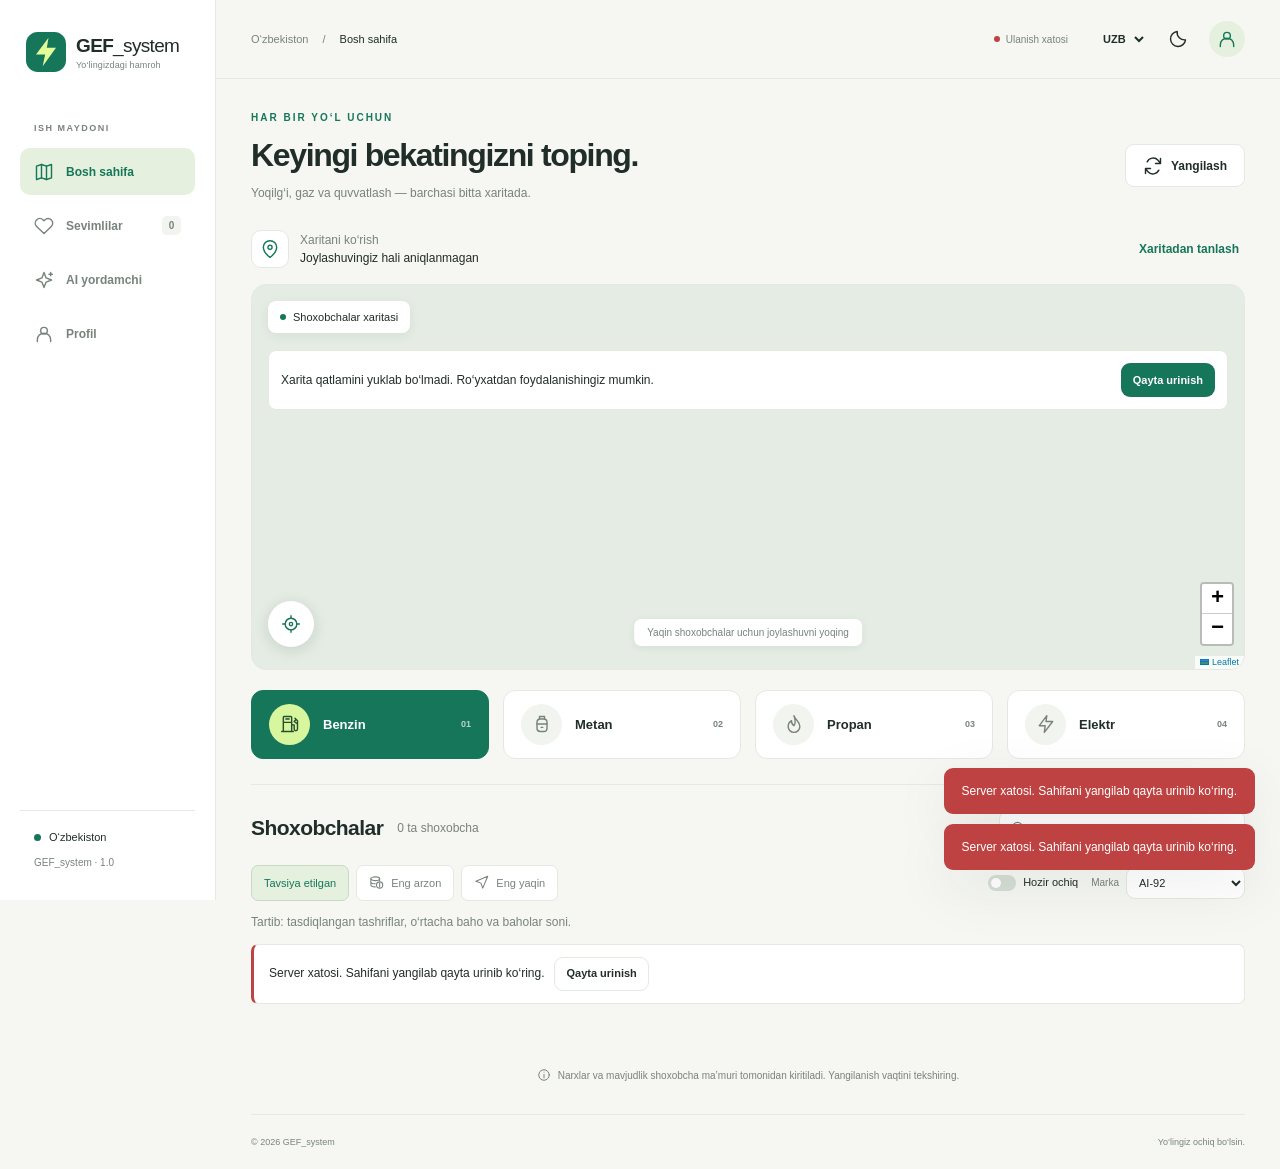
==== static/index.html @ f9db018a "we-project" ====
<!doctype html>
<html lang="uz" data-theme="light">
<head>
<meta charset="utf-8"><meta name="viewport" content="width=device-width, initial-scale=1, viewport-fit=cover">
<meta name="theme-color" content="#f6f7f3"><meta name="description" content="GEF_system — O‘zbekistondagi yoqilg‘i va quvvatlash shoxobchalarini toping.">
<title>GEF_system · Find your next stop</title>
<link rel="icon" href="/static/logo.svg" type="image/svg+xml">
<link rel="stylesheet" href="/static/vendor/leaflet/leaflet.css">
<link rel="stylesheet" href="/static/styles.css">
<script async src="https://telegram.org/js/telegram-web-app.js"></script>
<script defer src="/static/vendor/leaflet/leaflet.js"></script>
<script type="module" src="/static/js/app.js"></script>
</head>
<body>
<a class="skip-link" href="#main" data-i18n="skip">Asosiy qismga o‘tish</a>
<div id="splash" class="splash" role="status"><img src="/static/logo.svg" width="60" height="60" alt=""><strong>GEF_system</strong><span class="loader"></span><span data-i18n="loading">Yuklanmoqda…</span></div>
<aside class="sidebar">
<a class="brand" href="/" aria-label="GEF_system"><img src="/static/logo.svg" width="40" height="40" alt=""><span>GEF<span class="brand-light">_system</span><small data-i18n="brandTag">Yo‘lingizdagi hamroh</small></span></a>
<div class="nav-caption" data-i18n="workspace">ISH MAYDONI</div>
<nav id="navigation" class="navigation" data-aria="mainNavigation">
<a href="/" data-page="home"><span data-icon="map"></span><span data-i18n="home">Bosh sahifa</span></a>
<a href="/favorites" data-page="favorites"><span data-icon="heart"></span><span data-i18n="favorites">Sevimlilar</span><span id="favorite-count" class="nav-count">0</span></a>
<a href="/assistant" data-page="assistant"><span data-icon="spark"></span><span data-i18n="assistant">AI yordamchi</span></a>
<a href="/profile" data-page="profile"><span data-icon="user"></span><span data-i18n="profile">Profil</span></a>
</nav>
<div class="sidebar-foot"><div class="country-dot"></div><span data-i18n="country">O‘zbekiston</span><small>GEF_system · 1.0</small></div>
</aside>
<div class="workspace">
<header class="topbar"><div class="mobile-brand"><img src="/static/logo.svg" width="32" height="32" alt=""><b>GEF_system</b></div><div class="breadcrumb"><span data-i18n="country">O‘zbekiston</span><span>/</span><strong id="crumb" data-i18n="home">Bosh sahifa</strong></div>
<div class="top-actions"><span id="connection" class="connection"><i></i><span data-i18n="connecting">Ulanmoqda</span></span><label class="sr-only" for="language" data-i18n="language">Til</label><select id="language" class="language" data-aria="language"><option value="uz">UZB</option><option value="ru">RU</option><option value="en">ENG</option></select><button id="theme-toggle" class="icon-button" data-aria="toggleTheme"><span data-icon="moon"></span></button><a id="admin-link" class="button small secondary" href="/admin" hidden data-i18n="admin">Admin panel</a><button id="account-button" class="avatar-button" data-aria="profile"><span data-icon="user"></span></button></div></header>
<main id="main" tabindex="-1">
<div id="offline" class="notice danger" hidden data-i18n="offline">Internet aloqasi yo‘q.</div>
<section id="page-home" class="page">
<div class="page-heading"><div><p class="eyebrow" data-i18n="journey">HAR BIR YO‘L UCHUN</p><h1 data-i18n="homeTitle">Keyingi bekatingizni toping.</h1><p class="muted" data-i18n="homeSubtitle">Yoqilg‘i, gaz va quvvatlash — barchasi bitta xaritada.</p></div><button id="refresh-stations" class="button secondary"><span data-icon="refresh"></span><span data-i18n="refresh">Yangilash</span></button></div>
<div class="location-line"><span class="location-pin" data-icon="pin"></span><div><span class="tiny muted" id="origin-label" data-i18n="browseOrigin">Xaritani ko‘rish</span><strong id="address" data-i18n="originUnknown">Joylashuvingiz hali aniqlanmagan</strong></div><button id="manual-origin" class="text-button" data-i18n="chooseOrigin">Xaritadan tanlash</button></div>
<div class="map-shell"><div id="map" role="region" data-aria="map"></div><div class="map-badge"><i></i><span data-i18n="stationMap">Shoxobchalar xaritasi</span></div><div id="map-error" class="map-error" role="status" hidden><span id="map-error-text" data-i18n="tileError">Xarita qatlamini yuklab bo‘lmadi.</span><button id="retry-map" class="button small" data-i18n="retry">Qayta urinish</button></div><div class="map-actions"><button id="locate" class="location-button" data-aria="locate"><span data-icon="locate"></span></button><button id="follow" class="button small" hidden><span data-icon="locate"></span><span data-i18n="follow">Markazga</span></button></div><div id="location-hint" class="map-hint" data-i18n="mapHint">Yaqin shoxobchalar uchun joylashuvni yoqing</div></div>
<div id="location-status" class="notice" role="status" hidden></div>
<div id="route-panel" class="route-panel" hidden></div>
<div id="categories" class="categories"><button data-category="fuel" class="category selected"><span class="category-circle" data-icon="fuel"></span><span data-i18n="fuel">Benzin</span><small>01</small></button><button data-category="metan" class="category"><span class="category-circle" data-icon="gas"></span><span data-i18n="metan">Metan</span><small>02</small></button><button data-category="propan" class="category"><span class="category-circle" data-icon="flame"></span><span data-i18n="propan">Propan</span><small>03</small></button><button data-category="elektr" class="category"><span class="category-circle" data-icon="bolt"></span><span data-i18n="elektr">Elektr</span><small>04</small></button></div>
<div class="list-heading"><div><h2 data-i18n="stationsTitle">Shoxobchalar</h2><span id="result-count" class="muted tiny" aria-live="polite"></span></div><div class="search-box"><span data-icon="search"></span><label class="sr-only" for="station-search" data-i18n="search">Qidirish</label><input id="station-search" type="search" data-placeholder="searchPlaceholder" autocomplete="off"></div></div>
<div class="filter-bar"><div class="sort-buttons"><button data-sort="default" class="filter selected" data-i18n="recommended">Tavsiya etilgan</button><button data-sort="cheapest" class="filter"><span data-icon="coins"></span><span data-i18n="cheapest">Eng arzon</span></button><button data-sort="nearest" class="filter"><span data-icon="near"></span><span data-i18n="nearest">Eng yaqin</span></button></div><div class="filter-extra"><label class="switch-label"><input id="open-now" type="checkbox"><span class="switch"></span><span data-i18n="openNow">Hozir ochiq</span></label><label id="grade-label" class="select-label"><span data-i18n="grade">Marka</span><select id="grade"><option value="" data-i18n="allGrades">Barcha markalar</option><option>AI-80</option><option>AI-90</option><option>AI-91</option><option selected>AI-92</option><option>AI-95</option><option>AI-98</option></select></label><label id="unit-label" class="select-label" hidden><span data-i18n="unit">Birlik</span><select id="billing-unit"><option value="kwh">kWh</option><option value="minute" data-i18n="perMinute">Daqiqa</option><option value="session" data-i18n="perSession">Seans</option></select></label><label id="pressure-label" class="select-label" hidden><span data-i18n="pressure">Bosim</span><select id="pressure-unit"><option>bar</option><option>MPa</option></select></label></div></div>
<p id="comparison-note" class="tiny muted"></p>
<div id="station-state" role="status"></div><div id="station-grid" class="station-grid"></div><div class="pagination" id="pagination"></div>
<p class="data-note"><span data-icon="info"></span><span data-i18n="dataNote">Narxlar va mavjudlik shoxobcha ma’muri tomonidan kiritiladi. Yangilanish vaqtini tekshiring.</span></p>
</section>
<section id="page-favorites" class="page" hidden><div class="page-heading"><div><p class="eyebrow" data-i18n="yourStops">SIZNING BEKATLARINGIZ</p><h1 data-i18n="favorites">Sevimlilar</h1><p class="muted" id="favorite-note"></p></div></div><div id="favorites-content"></div></section>
<section id="page-assistant" class="page" hidden><div class="page-heading"><div><p class="eyebrow">GEF ASSIST</p><h1 data-i18n="assistantTitle">Yo‘lda yordam kerakmi?</h1><p class="muted" data-i18n="assistantSubtitle">Shoxobchalar ma’lumotlariga asoslangan javoblar.</p></div><span class="pill" id="ai-mode"></span></div><div class="chat-layout"><div class="chat-suggestions"><div class="assistant-mark" data-icon="spark"></div><h2 data-i18n="askAbout">Nimani bilmoqchisiz?</h2><button data-question="questionCheap" data-i18n="questionCheap">AI-92 qayerda eng arzon?</button><button data-question="questionMetan" data-i18n="questionMetan">Eng yaqin ochiq metan qayerda?</button><button data-question="questionEV" data-i18n="questionEV">Elektr mashinani qayerda quvvatlash mumkin?</button><button data-question="questionPressure" data-i18n="questionPressure">Qaysi metanda bosim yuqori?</button><p class="tiny muted" data-i18n="aiNote">Ma’lumotlar yangilangan vaqtini tekshiring. Yo‘l holati haqida jonli ma’lumot yo‘q.</p></div><div class="chat-main"><div id="chat-messages" class="chat-messages" aria-live="polite"></div><form id="chat-form" class="chat-form"><label class="sr-only" for="chat-input" data-i18n="message">Xabar</label><input id="chat-input" required maxlength="1500" data-placeholder="chatPlaceholder" autocomplete="off"><button class="button" type="submit" data-aria="send"><span data-icon="send"></span></button></form></div></div></section>
<section id="page-profile" class="page" hidden><div class="page-heading"><div><p class="eyebrow" data-i18n="yourSpace">SHAXSIY MAYDON</p><h1 data-i18n="profile">Profil</h1></div></div><div id="profile-content"></div></section>
<section id="page-admin" class="page" hidden><div class="page-heading"><div><p class="eyebrow" data-i18n="management">BOSHQARUV</p><h1 data-i18n="admin">Admin panel</h1></div><button id="add-station" class="button"><span data-icon="plus"></span><span data-i18n="addStation">Shoxobcha qo‘shish</span></button></div><div id="admin-tabs" class="tabs"><button data-admin-tab="stations" class="selected" data-i18n="stationsTitle">Shoxobchalar</button><button data-admin-tab="users" data-i18n="users">Foydalanuvchilar</button><button data-admin-tab="support" data-i18n="support">Yordam</button><button data-admin-tab="audit" data-i18n="audit">O‘zgarishlar tarixi</button></div><div id="admin-content"></div></section>
<footer class="page-footer"><span>© 2026 GEF_system</span><span data-i18n="footer">Yo‘lingiz ochiq bo‘lsin.</span></footer>
</main></div>
<div id="toasts" class="toasts" role="status" aria-live="polite"></div>
<dialog id="modal"><div class="dialog-heading"><h2 id="modal-title"></h2><button class="icon-button" data-close="modal" data-aria="close"><span data-icon="close"></span></button></div><div id="modal-body"></div></dialog>
<dialog id="station-dialog" class="wide-dialog"><div class="dialog-heading"><h2 data-i18n="stationEditor">Shoxobcha ma’lumotlari</h2><button class="icon-button" data-close="station-dialog" data-aria="close"><span data-icon="close"></span></button></div><div id="station-editor"></div></dialog>
<dialog id="picker-dialog" class="picker-dialog"><div class="dialog-heading"><h2 id="picker-title" data-i18n="chooseLocation">Manzilni xaritada tanlang</h2><button class="icon-button" data-close="picker-dialog" data-aria="close"><span data-icon="close"></span></button></div><p class="muted" data-i18n="pickerHint">Xaritani bosing yoki belgini suring.</p><div id="picker-map"></div><div class="form-grid"><label><span data-i18n="latitude">Kenglik</span><input id="picker-lat" type="number" step="any" min="-90" max="90" required></label><label><span data-i18n="longitude">Uzunlik</span><input id="picker-lon" type="number" step="any" min="-180" max="180" required></label></div><div class="dialog-actions"><button id="picker-locate" class="button secondary" data-i18n="myLocation">Mening joylashuvim</button><button id="picker-save" class="button" disabled data-i18n="saveLocation">Joylashuvni saqlash</button></div></dialog>
</body></html>
---- static/vendor/leaflet/leaflet.css ----
/* required styles */

.leaflet-pane,
.leaflet-tile,
.leaflet-marker-icon,
.leaflet-marker-shadow,
.leaflet-tile-container,
.leaflet-pane > svg,
.leaflet-pane > canvas,
.leaflet-zoom-box,
.leaflet-image-layer,
.leaflet-layer {
	position: absolute;
	left: 0;
	top: 0;
	}
.leaflet-container {
	overflow: hidden;
	}
.leaflet-tile,
.leaflet-marker-icon,
.leaflet-marker-shadow {
	-webkit-user-select: none;
	   -moz-user-select: none;
	        user-select: none;
	  -webkit-user-drag: none;
	}
/* Prevents IE11 from highlighting tiles in blue */
.leaflet-tile::selection {
	background: transparent;
}
/* Safari renders non-retina tile on retina better with this, but Chrome is worse */
.leaflet-safari .leaflet-tile {
	image-rendering: -webkit-optimize-contrast;
	}
/* hack that prevents hw layers "stretching" when loading new tiles */
.leaflet-safari .leaflet-tile-container {
	width: 1600px;
	height: 1600px;
	-webkit-transform-origin: 0 0;
	}
.leaflet-marker-icon,
.leaflet-marker-shadow {
	display: block;
	}
/* .leaflet-container svg: reset svg max-width decleration shipped in Joomla! (joomla.org) 3.x */
/* .leaflet-container img: map is broken in FF if you have max-width: 100% on tiles */
.leaflet-container .leaflet-overlay-pane svg {
	max-width: none !important;
	max-height: none !important;
	}
.leaflet-container .leaflet-marker-pane img,
.leaflet-container .leaflet-shadow-pane img,
.leaflet-container .leaflet-tile-pane img,
.leaflet-container img.leaflet-image-layer,
.leaflet-container .leaflet-tile {
	max-width: none !important;
	max-height: none !important;
	width: auto;
	padding: 0;
	}

.leaflet-container img.leaflet-tile {
	/* See: https://bugs.chromium.org/p/chromium/issues/detail?id=600120 */
	mix-blend-mode: plus-lighter;
}

.leaflet-container.leaflet-touch-zoom {
	-ms-touch-action: pan-x pan-y;
	touch-action: pan-x pan-y;
	}
.leaflet-container.leaflet-touch-drag {
	-ms-touch-action: pinch-zoom;
	/* Fallback for FF which doesn't support pinch-zoom */
	touch-action: none;
	touch-action: pinch-zoom;
}
.leaflet-container.leaflet-touch-drag.leaflet-touch-zoom {
	-ms-touch-action: none;
	touch-action: none;
}
.leaflet-container {
	-webkit-tap-highlight-color: transparent;
}
.leaflet-container a {
	-webkit-tap-highlight-color: rgba(51, 181, 229, 0.4);
}
.leaflet-tile {
	filter: inherit;
	visibility: hidden;
	}
.leaflet-tile-loaded {
	visibility: inherit;
	}
.leaflet-zoom-box {
	width: 0;
	height: 0;
	-moz-box-sizing: border-box;
	     box-sizing: border-box;
	z-index: 800;
	}
/* workaround for https://bugzilla.mozilla.org/show_bug.cgi?id=888319 */
.leaflet-overlay-pane svg {
	-moz-user-select: none;
	}

.leaflet-pane         { z-index: 400; }

.leaflet-tile-pane    { z-index: 200; }
.leaflet-overlay-pane { z-index: 400; }
.leaflet-shadow-pane  { z-index: 500; }
.leaflet-marker-pane  { z-index: 600; }
.leaflet-tooltip-pane   { z-index: 650; }
.leaflet-popup-pane   { z-index: 700; }

.leaflet-map-pane canvas { z-index: 100; }
.leaflet-map-pane svg    { z-index: 200; }

.leaflet-vml-shape {
	width: 1px;
	height: 1px;
	}
.lvml {
	behavior: url(#default#VML);
	display: inline-block;
	position: absolute;
	}


/* control positioning */

.leaflet-control {
	position: relative;
	z-index: 800;
	pointer-events: visiblePainted; /* IE 9-10 doesn't have auto */
	pointer-events: auto;
	}
.leaflet-top,
.leaflet-bottom {
	position: absolute;
	z-index: 1000;
	pointer-events: none;
	}
.leaflet-top {
	top: 0;
	}
.leaflet-right {
	right: 0;
	}
.leaflet-bottom {
	bottom: 0;
	}
.leaflet-left {
	left: 0;
	}
.leaflet-control {
	float: left;
	clear: both;
	}
.leaflet-right .leaflet-control {
	float: right;
	}
.leaflet-top .leaflet-control {
	margin-top: 10px;
	}
.leaflet-bottom .leaflet-control {
	margin-bottom: 10px;
	}
.leaflet-left .leaflet-control {
	margin-left: 10px;
	}
.leaflet-right .leaflet-control {
	margin-right: 10px;
	}


/* zoom and fade animations */

.leaflet-fade-anim .leaflet-popup {
	opacity: 0;
	-webkit-transition: opacity 0.2s linear;
	   -moz-transition: opacity 0.2s linear;
	        transition: opacity 0.2s linear;
	}
.leaflet-fade-anim .leaflet-map-pane .leaflet-popup {
	opacity: 1;
	}
.leaflet-zoom-animated {
	-webkit-transform-origin: 0 0;
	    -ms-transform-origin: 0 0;
	        transform-origin: 0 0;
	}
svg.leaflet-zoom-animated {
	will-change: transform;
}

.leaflet-zoom-anim .leaflet-zoom-animated {
	-webkit-transition: -webkit-transform 0.25s cubic-bezier(0,0,0.25,1);
	   -moz-transition:    -moz-transform 0.25s cubic-bezier(0,0,0.25,1);
	        transition:         transform 0.25s cubic-bezier(0,0,0.25,1);
	}
.leaflet-zoom-anim .leaflet-tile,
.leaflet-pan-anim .leaflet-tile {
	-webkit-transition: none;
	   -moz-transition: none;
	        transition: none;
	}

.leaflet-zoom-anim .leaflet-zoom-hide {
	visibility: hidden;
	}


/* cursors */

.leaflet-interactive {
	cursor: pointer;
	}
.leaflet-grab {
	cursor: -webkit-grab;
	cursor:    -moz-grab;
	cursor:         grab;
	}
.leaflet-crosshair,
.leaflet-crosshair .leaflet-interactive {
	cursor: crosshair;
	}
.leaflet-popup-pane,
.leaflet-control {
	cursor: auto;
	}
.leaflet-dragging .leaflet-grab,
.leaflet-dragging .leaflet-grab .leaflet-interactive,
.leaflet-dragging .leaflet-marker-draggable {
	cursor: move;
	cursor: -webkit-grabbing;
	cursor:    -moz-grabbing;
	cursor:         grabbing;
	}

/* marker & overlays interactivity */
.leaflet-marker-icon,
.leaflet-marker-shadow,
.leaflet-image-layer,
.leaflet-pane > svg path,
.leaflet-tile-container {
	pointer-events: none;
	}

.leaflet-marker-icon.leaflet-interactive,
.leaflet-image-layer.leaflet-interactive,
.leaflet-pane > svg path.leaflet-interactive,
svg.leaflet-image-layer.leaflet-interactive path {
	pointer-events: visiblePainted; /* IE 9-10 doesn't have auto */
	pointer-events: auto;
	}

/* visual tweaks */

.leaflet-container {
	background: #ddd;
	outline-offset: 1px;
	}
.leaflet-container a {
	color: #0078A8;
	}
.leaflet-zoom-box {
	border: 2px dotted #38f;
	background: rgba(255,255,255,0.5);
	}


/* general typography */
.leaflet-container {
	font-family: "Helvetica Neue", Arial, Helvetica, sans-serif;
	font-size: 12px;
	font-size: 0.75rem;
	line-height: 1.5;
	}


/* general toolbar styles */

.leaflet-bar {
	box-shadow: 0 1px 5px rgba(0,0,0,0.65);
	border-radius: 4px;
	}
.leaflet-bar a {
	background-color: #fff;
	border-bottom: 1px solid #ccc;
	width: 26px;
	height: 26px;
	line-height: 26px;
	display: block;
	text-align: center;
	text-decoration: none;
	color: black;
	}
.leaflet-bar a,
.leaflet-control-layers-toggle {
	background-position: 50% 50%;
	background-repeat: no-repeat;
	display: block;
	}
.leaflet-bar a:hover,
.leaflet-bar a:focus {
	background-color: #f4f4f4;
	}
.leaflet-bar a:first-child {
	border-top-left-radius: 4px;
	border-top-right-radius: 4px;
	}
.leaflet-bar a:last-child {
	border-bottom-left-radius: 4px;
	border-bottom-right-radius: 4px;
	border-bottom: none;
	}
.leaflet-bar a.leaflet-disabled {
	cursor: default;
	background-color: #f4f4f4;
	color: #bbb;
	}

.leaflet-touch .leaflet-bar a {
	width: 30px;
	height: 30px;
	line-height: 30px;
	}
.leaflet-touch .leaflet-bar a:first-child {
	border-top-left-radius: 2px;
	border-top-right-radius: 2px;
	}
.leaflet-touch .leaflet-bar a:last-child {
	border-bottom-left-radius: 2px;
	border-bottom-right-radius: 2px;
	}

/* zoom control */

.leaflet-control-zoom-in,
.leaflet-control-zoom-out {
	font: bold 18px 'Lucida Console', Monaco, monospace;
	text-indent: 1px;
	}

.leaflet-touch .leaflet-control-zoom-in, .leaflet-touch .leaflet-control-zoom-out  {
	font-size: 22px;
	}


/* layers control */

.leaflet-control-layers {
	box-shadow: 0 1px 5px rgba(0,0,0,0.4);
	background: #fff;
	border-radius: 5px;
	}
.leaflet-control-layers-toggle {
	background-image: url(images/layers.png);
	width: 36px;
	height: 36px;
	}
.leaflet-retina .leaflet-control-layers-toggle {
	background-image: url(images/layers-2x.png);
	background-size: 26px 26px;
	}
.leaflet-touch .leaflet-control-layers-toggle {
	width: 44px;
	height: 44px;
	}
.leaflet-control-layers .leaflet-control-layers-list,
.leaflet-control-layers-expanded .leaflet-control-layers-toggle {
	display: none;
	}
.leaflet-control-layers-expanded .leaflet-control-layers-list {
	display: block;
	position: relative;
	}
.leaflet-control-layers-expanded {
	padding: 6px 10px 6px 6px;
	color: #333;
	background: #fff;
	}
.leaflet-control-layers-scrollbar {
	overflow-y: scroll;
	overflow-x: hidden;
	padding-right: 5px;
	}
.leaflet-control-layers-selector {
	margin-top: 2px;
	position: relative;
	top: 1px;
	}
.leaflet-control-layers label {
	display: block;
	font-size: 13px;
	font-size: 1.08333em;
	}
.leaflet-control-layers-separator {
	height: 0;
	border-top: 1px solid #ddd;
	margin: 5px -10px 5px -6px;
	}

/* Default icon URLs */
.leaflet-default-icon-path { /* used only in path-guessing heuristic, see L.Icon.Default */
	background-image: url(images/marker-icon.png);
	}


/* attribution and scale controls */

.leaflet-container .leaflet-control-attribution {
	background: #fff;
	background: rgba(255, 255, 255, 0.8);
	margin: 0;
	}
.leaflet-control-attribution,
.leaflet-control-scale-line {
	padding: 0 5px;
	color: #333;
	line-height: 1.4;
	}
.leaflet-control-attribution a {
	text-decoration: none;
	}
.leaflet-control-attribution a:hover,
.leaflet-control-attribution a:focus {
	text-decoration: underline;
	}
.leaflet-attribution-flag {
	display: inline !important;
	vertical-align: baseline !important;
	width: 1em;
	height: 0.6669em;
	}
.leaflet-left .leaflet-control-scale {
	margin-left: 5px;
	}
.leaflet-bottom .leaflet-control-scale {
	margin-bottom: 5px;
	}
.leaflet-control-scale-line {
	border: 2px solid #777;
	border-top: none;
	line-height: 1.1;
	padding: 2px 5px 1px;
	white-space: nowrap;
	-moz-box-sizing: border-box;
	     box-sizing: border-box;
	background: rgba(255, 255, 255, 0.8);
	text-shadow: 1px 1px #fff;
	}
.leaflet-control-scale-line:not(:first-child) {
	border-top: 2px solid #777;
	border-bottom: none;
	margin-top: -2px;
	}
.leaflet-control-scale-line:not(:first-child):not(:last-child) {
	border-bottom: 2px solid #777;
	}

.leaflet-touch .leaflet-control-attribution,
.leaflet-touch .leaflet-control-layers,
.leaflet-touch .leaflet-bar {
	box-shadow: none;
	}
.leaflet-touch .leaflet-control-layers,
.leaflet-touch .leaflet-bar {
	border: 2px solid rgba(0,0,0,0.2);
	background-clip: padding-box;
	}


/* popup */

.leaflet-popup {
	position: absolute;
	text-align: center;
	margin-bottom: 20px;
	}
.leaflet-popup-content-wrapper {
	padding: 1px;
	text-align: left;
	border-radius: 12px;
	}
.leaflet-popup-content {
	margin: 13px 24px 13px 20px;
	line-height: 1.3;
	font-size: 13px;
	font-size: 1.08333em;
	min-height: 1px;
	}
.leaflet-popup-content p {
	margin: 17px 0;
	margin: 1.3em 0;
	}
.leaflet-popup-tip-container {
	width: 40px;
	height: 20px;
	position: absolute;
	left: 50%;
	margin-top: -1px;
	margin-left: -20px;
	overflow: hidden;
	pointer-events: none;
	}
.leaflet-popup-tip {
	width: 17px;
	height: 17px;
	padding: 1px;

	margin: -10px auto 0;
	pointer-events: auto;

	-webkit-transform: rotate(45deg);
	   -moz-transform: rotate(45deg);
	    -ms-transform: rotate(45deg);
	        transform: rotate(45deg);
	}
.leaflet-popup-content-wrapper,
.leaflet-popup-tip {
	background: white;
	color: #333;
	box-shadow: 0 3px 14px rgba(0,0,0,0.4);
	}
.leaflet-container a.leaflet-popup-close-button {
	position: absolute;
	top: 0;
	right: 0;
	border: none;
	text-align: center;
	width: 24px;
	height: 24px;
	font: 16px/24px Tahoma, Verdana, sans-serif;
	color: #757575;
	text-decoration: none;
	background: transparent;
	}
.leaflet-container a.leaflet-popup-close-button:hover,
.leaflet-container a.leaflet-popup-close-button:focus {
	color: #585858;
	}
.leaflet-popup-scrolled {
	overflow: auto;
	}

.leaflet-oldie .leaflet-popup-content-wrapper {
	-ms-zoom: 1;
	}
.leaflet-oldie .leaflet-popup-tip {
	width: 24px;
	margin: 0 auto;

	-ms-filter: "progid:DXImageTransform.Microsoft.Matrix(M11=0.70710678, M12=0.70710678, M21=-0.70710678, M22=0.70710678)";
	filter: progid:DXImageTransform.Microsoft.Matrix(M11=0.70710678, M12=0.70710678, M21=-0.70710678, M22=0.70710678);
	}

.leaflet-oldie .leaflet-control-zoom,
.leaflet-oldie .leaflet-control-layers,
.leaflet-oldie .leaflet-popup-content-wrapper,
.leaflet-oldie .leaflet-popup-tip {
	border: 1px solid #999;
	}


/* div icon */

.leaflet-div-icon {
	background: #fff;
	border: 1px solid #666;
	}


/* Tooltip */
/* Base styles for the element that has a tooltip */
.leaflet-tooltip {
	position: absolute;
	padding: 6px;
	background-color: #fff;
	border: 1px solid #fff;
	border-radius: 3px;
	color: #222;
	white-space: nowrap;
	-webkit-user-select: none;
	-moz-user-select: none;
	-ms-user-select: none;
	user-select: none;
	pointer-events: none;
	box-shadow: 0 1px 3px rgba(0,0,0,0.4);
	}
.leaflet-tooltip.leaflet-interactive {
	cursor: pointer;
	pointer-events: auto;
	}
.leaflet-tooltip-top:before,
.leaflet-tooltip-bottom:before,
.leaflet-tooltip-left:before,
.leaflet-tooltip-right:before {
	position: absolute;
	pointer-events: none;
	border: 6px solid transparent;
	background: transparent;
	content: "";
	}

/* Directions */

.leaflet-tooltip-bottom {
	margin-top: 6px;
}
.leaflet-tooltip-top {
	margin-top: -6px;
}
.leaflet-tooltip-bottom:before,
.leaflet-tooltip-top:before {
	left: 50%;
	margin-left: -6px;
	}
.leaflet-tooltip-top:before {
	bottom: 0;
	margin-bottom: -12px;
	border-top-color: #fff;
	}
.leaflet-tooltip-bottom:before {
	top: 0;
	margin-top: -12px;
	margin-left: -6px;
	border-bottom-color: #fff;
	}
.leaflet-tooltip-left {
	margin-left: -6px;
}
.leaflet-tooltip-right {
	margin-left: 6px;
}
.leaflet-tooltip-left:before,
.leaflet-tooltip-right:before {
	top: 50%;
	margin-top: -6px;
	}
.leaflet-tooltip-left:before {
	right: 0;
	margin-right: -12px;
	border-left-color: #fff;
	}
.leaflet-tooltip-right:before {
	left: 0;
	margin-left: -12px;
	border-right-color: #fff;
	}

/* Printing */

@media print {
	/* Prevent printers from removing background-images of controls. */
	.leaflet-control {
		-webkit-print-color-adjust: exact;
		print-color-adjust: exact;
		}
	}
---- static/styles.css ----
@font-face{font-family:GEF;src:local('Inter'),local('Arial');font-display:swap}
:root{font-family:GEF,Inter,-apple-system,BlinkMacSystemFont,'Segoe UI',sans-serif;color-scheme:light;--bg:#f6f7f3;--surface:#fff;--surface2:#f1f4ef;--text:#202d28;--muted:#78837c;--line:#e4e9e2;--accent:#16765a;--accent2:#e5f1de;--lime:#d8f69e;--blue:#2563eb;--danger:#be4242;--shadow:0 18px 60px #12251c14;--safe-bottom:max(env(safe-area-inset-bottom,0px),var(--tg-content-safe-area-inset-bottom,0px));font-size:14px}
*{box-sizing:border-box}body{margin:0;background:var(--bg);color:var(--text)}[hidden]{display:none!important}button,input,select,textarea{font:inherit}button,a,input,select,textarea{-webkit-tap-highlight-color:transparent}button,a{touch-action:manipulation}button{cursor:pointer}button:disabled{cursor:default;opacity:.45}a{color:var(--accent);text-decoration:none}button{color:inherit}svg{width:20px;height:20px;display:block;fill:none;stroke:currentColor;stroke-width:1.7;stroke-linecap:round;stroke-linejoin:round}img{object-fit:cover}h1,h2,h3,p{margin:0}h1{font-size:clamp(27px,2.5vw,39px);font-weight:650;letter-spacing:-1.35px;line-height:1.2}h2{font-size:21px;letter-spacing:-.55px}h3{font-size:16px;letter-spacing:-.25px}p{line-height:1.6}input,select,textarea{color:var(--text);background:var(--surface);border:1px solid var(--line);border-radius:9px;padding:11px 12px;min-width:0;max-width:100%;outline:none}input:focus,select:focus,textarea:focus{border-color:var(--accent);box-shadow:0 0 0 3px #16765a18}input[type=checkbox]{accent-color:var(--accent);min-width:18px;min-height:18px}textarea{resize:vertical;min-height:90px}button{border:0;background:none}button:focus-visible,a:focus-visible{outline:3px solid #729c3f;outline-offset:4px}label{display:flex;flex-direction:column;gap:8px;font-size:13px;font-weight:500}label>span{line-height:1.3}label.checkbox-label{flex-direction:row;align-items:center;font-weight:400;line-height:1.4}.muted{color:var(--muted)}.tiny{font-size:12px}.sr-only{position:absolute!important;width:1px;height:1px;padding:0;margin:-1px;overflow:hidden;clip:rect(0,0,0,0);white-space:nowrap;border:0}.skip-link{position:fixed;top:-100px;left:20px;z-index:10000;background:var(--surface);padding:15px}.skip-link:focus{top:10px}.eyebrow{font-size:10px;letter-spacing:2px;color:var(--accent);font-weight:700;margin-bottom:10px}.button{display:inline-flex;align-items:center;justify-content:center;gap:8px;background:var(--accent);color:white;border:1px solid transparent;border-radius:9px;min-height:43px;padding:10px 17px;font-weight:600;font-size:12px;white-space:nowrap}.button:hover{filter:brightness(.96)}.button.secondary{background:var(--surface);color:var(--text);border-color:var(--line)}.button.publish{background:var(--blue)}.button.danger{background:var(--danger)}.button.small{min-height:34px;padding:7px 11px;font-size:11px}.text-button{color:var(--accent);font-size:12px;font-weight:600;text-decoration:none;min-height:40px}.icon-button{display:grid;place-items:center;width:38px;height:38px;flex-shrink:0;border-radius:10px}.icon-button:hover{background:var(--surface2)}.sidebar{width:216px;position:fixed;inset:0 auto 0 0;background:var(--surface);border-right:1px solid var(--line);padding:32px 20px;display:flex;flex-direction:column;z-index:1000}.brand{display:flex;gap:10px;align-items:center;color:var(--text);font-size:19px;font-weight:750;letter-spacing:-.65px;padding:0 6px}.brand-light{font-weight:450}.brand small{display:block;font-size:9px;color:var(--muted);font-weight:400;letter-spacing:.1px;margin-top:3px}.nav-caption{font-size:9px;font-weight:700;color:var(--muted);letter-spacing:1.5px;margin:51px 14px 15px}.navigation{display:flex;flex-direction:column;gap:7px}.navigation a{display:flex;gap:12px;align-items:center;min-height:47px;padding:13px 14px;border-radius:10px;color:var(--muted);font-size:12px;font-weight:550}.navigation a.selected{color:var(--accent);background:var(--accent2)}.navigation a:hover{color:var(--accent)}.nav-count{margin-left:auto;min-width:19px;min-height:19px;background:var(--surface2);border-radius:5px;display:grid;place-items:center;font-size:10px}.sidebar-foot{margin-top:auto;padding:20px 14px 0;border-top:1px solid var(--line);display:flex;align-items:center;gap:8px;font-size:11px;flex-wrap:wrap}.country-dot{width:7px;height:7px;background:var(--accent);border-radius:50%}.sidebar-foot small{flex-basis:100%;font-size:10px;color:var(--muted);margin-top:6px}.workspace{margin-left:216px}.topbar{height:79px;border-bottom:1px solid var(--line);display:flex;justify-content:space-between;align-items:center;padding:0 35px;background:var(--bg);gap:12px}.breadcrumb{display:flex;align-items:center;gap:14px;font-size:11px;color:var(--muted)}.breadcrumb strong{color:var(--text);font-weight:500}.top-actions{display:flex;gap:12px;align-items:center}.language{border:0;background:transparent;font-size:11px;font-weight:600;padding:8px 4px;min-height:40px}.connection{display:flex;align-items:center;gap:6px;font-size:10px;color:var(--muted);margin-right:15px}.connection i,.map-badge i{width:6px;height:6px;border-radius:50%;background:var(--accent)}.connection.failed i{background:var(--danger)}.avatar-button{display:grid;place-items:center;width:36px;height:36px;border-radius:50%;background:var(--accent2);color:var(--accent);font-size:12px}.mobile-brand{display:none}main{max-width:1640px;margin:auto;padding:31px 35px 0;min-height:calc(100vh - 79px)}.page-heading{display:flex;justify-content:space-between;align-items:center;gap:16px;margin-bottom:25px}.page-heading p.muted{font-size:12px;margin-top:10px}.page-heading>.button{margin-top:18px}.location-line{display:flex;align-items:center;gap:11px;margin-bottom:15px}.location-line>div{display:flex;flex-direction:column;gap:4px;min-width:0}.location-line strong{font-size:12px;font-weight:500;overflow:hidden;text-overflow:ellipsis;white-space:nowrap;max-width:60vw}.location-line .text-button{margin-left:auto;flex-shrink:0}.location-pin{color:var(--accent);display:grid;place-items:center;border:1px solid var(--line);background:var(--surface);width:38px;height:38px;border-radius:10px}.map-shell{height:386px;position:relative;border-radius:15px;overflow:hidden;border:1px solid var(--line);background:#e8eee4}.map-shell>#map{height:100%;width:100%;z-index:1}.map-badge{position:absolute;z-index:500;top:16px;left:16px;border-radius:8px;display:flex;align-items:center;gap:7px;background:var(--surface);padding:10px 12px;font-size:11px;box-shadow:0 3px 12px #25332510}.map-actions{position:absolute;left:16px;bottom:22px;z-index:500;display:flex;align-items:center;gap:10px}.location-button{display:grid;place-items:center;width:46px;height:46px;border-radius:50%;background:var(--surface);color:var(--accent);box-shadow:0 3px 15px #14271e22}.location-button.busy svg{animation:spin 1.5s linear infinite}.map-hint{position:absolute;bottom:23px;left:50%;transform:translateX(-50%);z-index:450;padding:8px 13px;border-radius:7px;background:var(--surface);font-size:10px;color:var(--muted);box-shadow:0 2px 8px #14271e10;max-width:60%;text-align:center}.map-error{position:absolute;top:65px;left:16px;right:16px;z-index:600;display:flex;align-items:center;justify-content:space-between;gap:12px;background:var(--surface);border:1px solid var(--line);padding:12px;border-radius:8px;font-size:12px}.leaflet-container{font-family:inherit;background:#e4ece3}.leaflet-control-attribution{font-size:9px!important}.leaflet-popup-content-wrapper,.leaflet-popup-tip{background:var(--surface);color:var(--text)}.leaflet-popup-content{margin:14px;line-height:1.6}.leaflet-popup-content b{display:block}.leaflet-popup-content .button{margin-top:8px}.station-marker{display:grid!important;place-items:center;border:2px solid #fff;border-radius:50% 50% 50% 6px;background:#16765a;color:#fff;box-shadow:0 2px 8px #17352342}.station-marker svg{width:17px;height:17px}.user-marker{border:3px solid white;border-radius:50%;background:#3679ed;box-shadow:0 0 0 4px #3679ed30}.manual-marker{border-radius:4px;background:#d78635}.categories{display:grid;grid-template-columns:repeat(4,1fr);gap:14px;padding:20px 0 25px;border-bottom:1px solid var(--line)}.category{display:flex;gap:13px;align-items:center;border-radius:12px;background:var(--surface);border:1px solid var(--line);padding:13px 17px;text-align:left;font-weight:550;font-size:13px}.category-circle{border-radius:50%;height:41px;width:41px;display:grid;place-items:center;background:var(--surface2);color:var(--muted)}.category small{margin-left:auto;color:var(--muted);font-size:9px}.category.selected{background:var(--accent);border-color:var(--accent);color:#fff}.category.selected .category-circle{background:var(--lime);color:#254f2d}.category.selected small{color:#b8d4c6}.category:hover{border-color:var(--accent)}.list-heading{display:flex;justify-content:space-between;align-items:center;margin-top:26px;gap:16px}.list-heading>div:first-child{display:flex;align-items:center;gap:14px}.search-box{position:relative;display:flex;align-items:center;gap:8px;border:1px solid var(--line);border-radius:8px;padding-left:11px;background:var(--surface)}.search-box svg{width:15px;color:var(--muted)}.search-box input{border:0;background:none;padding:10px;width:210px;font-size:11px}.filter-bar{display:flex;align-items:center;justify-content:space-between;gap:12px;flex-wrap:wrap;margin:20px 0 12px}.sort-buttons{display:flex;gap:7px;flex-wrap:wrap}.filter{display:flex;align-items:center;gap:7px;border:1px solid var(--line);border-radius:7px;background:var(--surface);font-size:11px;min-height:36px;padding:8px 12px;color:var(--muted)}.filter svg{width:15px;height:15px}.filter.selected{background:var(--accent2);color:var(--accent);border-color:#c8dac6}.filter-extra{display:flex;align-items:center;gap:13px;flex-wrap:wrap}.switch-label{display:flex;flex-direction:row;align-items:center;gap:7px;font-size:11px;position:relative;min-height:36px}.switch-label input{position:absolute;opacity:0;width:30px;height:20px}.switch-label input:focus-visible+.switch{outline:3px solid var(--accent)}.switch{background:#d6ded5;width:28px;height:16px;border-radius:20px;position:relative}.switch:after{content:'';position:absolute;left:3px;top:3px;width:10px;height:10px;border-radius:50%;background:white;transition:left .15s}.switch-label input:checked+.switch{background:var(--accent)}.switch-label input:checked+.switch:after{left:15px}.select-label{flex-direction:row;align-items:center;gap:7px;color:var(--muted);font-size:10px}.select-label select{font-size:11px;padding:8px;max-width:170px}.station-grid{display:grid;grid-template-columns:repeat(3,minmax(0,1fr));gap:15px;margin-top:16px}.station-card{background:var(--surface);border:1px solid var(--line);border-radius:12px;overflow:hidden;min-width:0;transition:border-color .15s}.station-card:hover{border-color:#a0b49f}.card-head{padding:18px 17px 10px;display:flex;justify-content:space-between;gap:8px}.card-ident{display:flex;gap:10px;min-width:0}.card-symbol{background:var(--surface2);color:var(--accent);border:1px solid var(--line);height:35px;width:35px;border-radius:9px;display:grid;place-items:center;flex-shrink:0}.card-name{display:block;text-align:left;line-height:1.3;font-size:13px;font-weight:650;padding:0}.card-status{display:flex;gap:5px;align-items:center;font-size:9px;margin-top:6px;color:var(--accent)}.card-status.closed{color:var(--danger)}.card-status i{height:4px;width:4px;border-radius:50%;background:currentColor}.favorite-button{width:29px;height:29px;color:var(--muted);border-radius:50%;flex-shrink:0;display:grid;place-items:center}.favorite-button.saved{color:#c36f5a}.favorite-button.saved svg{fill:#c36f5a18}.favorite-button svg{width:17px;height:17px}.card-address{font-size:10px;color:var(--muted);padding:0 17px;line-height:1.5;min-height:30px}.card-data{padding:10px 17px 12px;min-height:87px}.product-row{display:flex;align-items:center;gap:8px;font-size:10px;justify-content:space-between;margin:6px 0}.product-row strong{font-size:13px;font-weight:650;color:var(--text)}.product-row .product-unit{font-size:9px;color:var(--muted);font-weight:400}.product-row.unavailable{opacity:.55}.product-extra{font-size:10px;color:var(--muted);line-height:1.6;margin-top:4px}.card-meta{display:flex;align-items:center;justify-content:space-between;gap:6px;font-size:9px;border-top:1px solid var(--line);padding:10px 17px}.rating{display:flex;align-items:center;gap:4px}.rating svg{width:12px;height:12px;fill:#deaf46;stroke:#deaf46}.card-distance{color:var(--muted)}.card-bottom{padding:0 17px 15px;display:flex;gap:9px}.card-bottom .button{flex:1;min-height:33px;font-size:10px}.card-updated{color:var(--muted);font-size:8px;padding:0 17px 10px}.demo-label{color:#9d6818;background:#fff6de;padding:3px 5px;border-radius:3px;font-size:8px;display:inline-block;margin-top:5px}.pagination{display:flex;gap:12px;justify-content:center;align-items:center;margin:24px 0;font-size:12px}.data-note{display:flex;align-items:flex-start;justify-content:center;gap:7px;color:var(--muted);font-size:10px;margin:24px 0;line-height:1.6}.data-note svg{width:14px;height:14px;flex-shrink:0}.page-footer{display:flex;justify-content:space-between;gap:16px;padding:22px 0;border-top:1px solid var(--line);font-size:9px;color:var(--muted);margin-top:30px}.notice{border:1px solid var(--line);border-left:3px solid var(--accent);background:var(--surface);padding:12px 15px;border-radius:7px;font-size:12px;line-height:1.6;margin:12px 0;display:flex;flex-wrap:wrap;align-items:center;gap:10px}.notice.danger{border-left-color:var(--danger)}.empty-state{padding:44px 24px;text-align:center;border:1px dashed var(--line);border-radius:12px;background:var(--surface);color:var(--muted);line-height:1.7;margin-top:16px}.empty-state svg{width:32px;height:32px;margin:0 auto 16px;color:var(--accent)}.empty-state .button{margin-top:15px}.loader{display:inline-block;width:22px;height:22px;border:2px solid var(--line);border-top-color:var(--accent);border-radius:50%;animation:spin .8s linear infinite}.splash{position:fixed;inset:0;z-index:5000;background:var(--bg);display:flex;align-items:center;justify-content:center;flex-direction:column;gap:17px}.splash strong{font-size:22px}.splash>span:last-child{font-size:12px;color:var(--muted)}@keyframes spin{to{transform:rotate(360deg)}}.skeleton{height:260px;background:linear-gradient(110deg,var(--surface) 30%,var(--surface2) 50%,var(--surface) 70%);background-size:200% 100%;animation:shimmer 1.5s linear infinite;border-radius:12px}@keyframes shimmer{to{background-position:-200% 0}}.toasts{position:fixed;bottom:30px;right:25px;z-index:9000;display:flex;flex-direction:column;gap:10px;max-width:min(420px,90vw)}.toast{padding:14px 18px;background:var(--text);color:var(--surface);border-radius:9px;font-size:12px;box-shadow:var(--shadow);line-height:1.5;overflow-wrap:anywhere}.toast.error{background:var(--danger);color:white}.panel{background:var(--surface);padding:25px;border:1px solid var(--line);border-radius:12px}.form-stack{display:flex;flex-direction:column;gap:18px}.form-grid{display:grid;grid-template-columns:1fr 1fr;gap:16px}.form-grid .full{grid-column:1/-1}.tabs{display:flex;gap:6px;border-bottom:1px solid var(--line);margin-bottom:22px;padding-bottom:12px;flex-wrap:wrap}.tabs button{font-size:12px;padding:10px 14px;border-radius:7px;color:var(--muted)}.tabs button.selected{background:var(--accent2);color:var(--accent)}.auth-panel{max-width:590px;margin:0 auto}.auth-panel h2{margin-bottom:8px}.auth-panel>.muted{margin-bottom:23px}.form-error{color:var(--danger);font-size:12px;line-height:1.6;overflow-wrap:anywhere}.profile-layout{display:grid;grid-template-columns:235px minmax(0,1fr);gap:24px}.profile-nav{align-self:start}.profile-nav button,.profile-nav>a{display:flex;gap:10px;align-items:center;width:100%;text-align:left;padding:14px 12px;color:var(--muted);font-size:12px;border-radius:8px}.profile-nav .selected{background:var(--accent2);color:var(--accent)}.profile-summary{padding:10px 10px 22px;margin-bottom:15px;border-bottom:1px solid var(--line);display:flex;align-items:center;gap:10px;overflow-wrap:anywhere}.profile-avatar{height:45px;width:45px;border-radius:50%;background:var(--accent2);display:grid;place-items:center;flex-shrink:0;color:var(--accent)}.profile-summary b{font-size:13px;display:block}.profile-content h2{margin-bottom:20px}.profile-content h3{margin:26px 0 16px}.profile-content .form-stack{max-width:650px}.support-item{border-top:1px solid var(--line);padding:14px 0;font-size:12px}.support-item p{white-space:pre-wrap;overflow-wrap:anywhere;margin:7px 0}.pill{display:inline-flex;align-items:center;gap:5px;background:var(--accent2);color:var(--accent);padding:6px 9px;border-radius:6px;font-size:10px}.chat-layout{display:grid;grid-template-columns:255px 1fr;gap:24px;min-height:540px}.chat-suggestions{background:var(--accent2);padding:25px;border-radius:13px;align-self:start}.assistant-mark{width:47px;height:47px;background:var(--accent);color:white;display:grid;place-items:center;border-radius:14px;margin-bottom:22px}.chat-suggestions h2{font-size:18px;margin-bottom:20px}.chat-suggestions button{display:block;border:1px solid #76996c30;background:var(--surface);text-align:left;font-size:11px;line-height:1.5;padding:13px;border-radius:8px;margin:10px 0;width:100%}.chat-suggestions p{margin-top:22px}.chat-main{border-radius:12px;border:1px solid var(--line);background:var(--surface);display:flex;flex-direction:column;min-width:0;max-height:75vh;min-height:520px}.chat-messages{padding:24px;flex:1;overflow:auto;min-height:120px}.chat-form{display:flex;gap:8px;margin:14px;border:1px solid var(--line);border-radius:9px;padding:6px}.chat-form input{border:0;flex:1;width:50px;font-size:12px}.chat-bubble{padding:14px 17px;max-width:94%;margin-bottom:15px;border-radius:12px;background:var(--surface2);font-size:12px;line-height:1.7;white-space:pre-wrap;overflow-wrap:anywhere}.chat-bubble.mine{margin-left:auto;background:var(--accent2)}.chat-bubble .tiny{display:block;color:var(--muted);margin-top:8px}.chat-results{display:grid;gap:8px;margin-bottom:24px}.chat-result{padding:13px;border:1px solid var(--line);border-radius:8px;display:flex;align-items:center;gap:10px;font-size:12px}.chat-result .button{margin-left:auto}.route-panel{border:1px solid #c5d6b7;border-radius:12px;padding:18px;background:var(--accent2);margin-top:16px}.route-heading{display:flex;justify-content:space-between;gap:16px;align-items:center}.route-actions{display:flex;gap:8px;flex-wrap:wrap;margin-top:12px}.route-panel details{margin-top:12px;font-size:11px}.route-panel ol{padding-left:22px;max-height:180px;overflow:auto}.route-panel li{padding:5px;line-height:1.6}.route-panel .tiny{margin-top:8px}.table-wrap{overflow:auto;background:var(--surface);border:1px solid var(--line);border-radius:12px}table{border-collapse:collapse;text-align:left;width:100%;font-size:11px;white-space:nowrap}th{padding:14px 16px;font-size:10px;font-weight:500;color:var(--muted);background:var(--surface2)}td{padding:14px 16px;border-top:1px solid var(--line)}td .button{margin-right:5px}td.wrap{white-space:normal;min-width:220px;max-width:420px;overflow-wrap:anywhere}.admin-toolbar{display:flex;align-items:center;gap:10px;margin-bottom:18px;flex-wrap:wrap}.admin-toolbar input{flex:1;min-width:120px}.admin-toolbar select{font-size:12px}dialog{padding:25px;border:1px solid var(--line);border-radius:15px;background:var(--surface);color:var(--text);width:540px;max-width:calc(100vw - 28px);max-height:calc(100dvh - 40px);overflow:auto;box-shadow:var(--shadow)}dialog::backdrop{background:#12251c66;backdrop-filter:blur(3px)}.dialog-heading{display:flex;justify-content:space-between;gap:18px;align-items:center;margin-bottom:20px}.dialog-heading h2{font-size:20px}.dialog-actions{display:flex;justify-content:space-between;gap:12px;margin-top:20px;flex-wrap:wrap}.wide-dialog{width:920px}.picker-dialog{width:760px}#picker-map{width:100%;height:330px;border-radius:10px;margin:15px 0;z-index:1;background:#e7ede4}.product-editor{padding:17px;border-radius:9px;background:var(--surface2);border:1px solid var(--line);margin:15px 0}.product-editor>.form-grid{grid-template-columns:repeat(3,minmax(0,1fr));gap:12px}.product-editor h3{font-size:13px}.product-editor-head{display:flex;justify-content:space-between;align-items:center;margin-bottom:16px}.product-editor input,.product-editor select{font-size:12px;padding:10px}.hours-grid{display:grid;gap:8px}.hours-row{display:grid;grid-template-columns:95px 1fr;align-items:center;gap:10px;font-size:12px}.hours-row input{font-size:12px}.recovery-code{display:block;white-space:pre-wrap;word-break:break-all;background:var(--surface2);padding:17px;border-radius:9px;user-select:all;margin:17px 0;font:14px monospace}.detail-section{padding:15px 0;border-top:1px solid var(--line)}.detail-section p{margin:5px 0;font-size:12px}.star-picker{display:flex;gap:8px;margin:20px 0;flex-wrap:wrap}.star-picker button{color:#d6a741;font-size:27px;min-width:39px;min-height:44px}.star-picker button.selected{background:var(--accent2);border-radius:6px}html[data-theme=dark]{color-scheme:dark;--bg:#15201c;--surface:#1c2923;--surface2:#26362c;--text:#e4ede5;--muted:#a0b0a5;--line:#314236;--accent:#65b995;--accent2:#263d30;--lime:#d8f69e;--shadow:0 18px 60px #0004}html[data-theme=dark] .button{color:#12281c}html[data-theme=dark] .button.publish,html[data-theme=dark] .button.danger{color:#fff}html[data-theme=dark] .button.secondary{color:var(--text)}html[data-theme=dark] .category.selected{color:#173324}html[data-theme=dark] .category.selected small{color:#304c3a}html[data-theme=dark] .demo-label{background:#49391f;color:#e5bb78}
@media(min-width:1900px){:root{font-size:16px}.sidebar{width:250px}.workspace{margin-left:250px}main{max-width:1900px;padding:45px}.map-shell{height:520px}.category{padding:20px}.card-head{padding-top:22px}.card-data{min-height:100px}.station-card{border-radius:15px}.card-name{font-size:16px}.card-address,.product-row,.card-meta{font-size:12px}.product-row strong{font-size:17px}}
@media(min-width:2600px){:root{font-size:24px}.sidebar{width:320px;padding:45px 28px}.workspace{margin-left:320px}.brand{font-size:28px}.brand small{font-size:13px}.navigation a{font-size:19px;min-height:65px}.nav-caption{font-size:13px}.topbar{height:100px}.breadcrumb,.language{font-size:17px}main{max-width:2500px}h1{font-size:55px}.map-shell{height:720px}.page-heading p.muted,.location-line strong{font-size:18px}.category{font-size:22px}.category-circle{width:64px;height:64px}.category svg{width:30px;height:30px}.filter{font-size:16px;padding:16px}.search-box input,.switch-label,.select-label select{font-size:16px}.card-name{font-size:22px}.card-address,.product-row,.product-extra,.card-meta{font-size:16px}.product-row strong{font-size:24px}.card-bottom .button{font-size:16px;min-height:46px}.card-updated{font-size:13px}.station-grid{gap:24px}.tiny{font-size:17px}.card-data{min-height:130px}}
@media(max-width:1150px){.sidebar{width:185px;padding:27px 12px}.workspace{margin-left:185px}.brand{font-size:16px}.topbar{padding:0 25px}main{padding:25px 25px 0}.connection{display:none}.station-grid{grid-template-columns:repeat(2,minmax(0,1fr))}.category{padding:12px;gap:9px}.category small{display:none}.category-circle{width:36px;height:36px}.chat-layout{grid-template-columns:220px 1fr;gap:15px}.profile-layout{grid-template-columns:190px 1fr;gap:16px}.filter-bar{gap:15px}.filter-extra{margin-left:auto}.map-shell{height:360px}}
@media(max-width:767px){.sidebar{position:fixed;inset:auto 0 0;width:100%;height:calc(67px + var(--safe-bottom));padding:0 8px var(--safe-bottom);border:0;border-top:1px solid var(--line);background:var(--surface);z-index:1200}.brand,.nav-caption,.sidebar-foot{display:none}.navigation{display:grid;grid-template-columns:repeat(4,1fr);height:66px;gap:3px;align-items:center}.navigation a{flex-direction:column;gap:5px;justify-content:center;font-size:9px;padding:9px 2px;min-height:54px;border-radius:9px;position:relative}.navigation a.selected{background:transparent}.navigation a.selected:after{content:'';position:absolute;width:20px;height:3px;border-radius:3px;background:var(--accent);bottom:1px}.navigation a svg{width:21px;height:21px}.nav-count{position:absolute;top:4px;right:25%;min-width:14px;min-height:14px;font-size:8px}.workspace{margin-left:0}.topbar{height:65px;padding:0 17px;position:relative}.mobile-brand{display:flex;align-items:center;gap:8px;font-size:15px;letter-spacing:-.4px}.breadcrumb{display:none}.top-actions{gap:7px}.avatar-button{display:none}.icon-button{width:34px;height:34px}.language{font-size:10px}main{padding:23px 17px calc(75px + var(--safe-bottom));min-height:calc(100vh - 65px)}h1{font-size:27px;letter-spacing:-.9px}.eyebrow{font-size:9px;margin-bottom:9px}.page-heading{margin-bottom:23px;align-items:flex-start}.page-heading p.muted{font-size:11px;line-height:1.7;margin-top:9px;max-width:270px}.page-heading>.button{font-size:0;padding:9px;min-height:36px;margin-top:27px}.page-heading>.button svg{width:17px;height:17px}.page-heading>.button span:not([data-icon]){display:none}.location-line{gap:8px;margin-bottom:12px}.location-line strong{font-size:10px;max-width:48vw}.location-line .tiny{font-size:9px}.location-line .text-button{font-size:9px;max-width:85px;text-align:right;line-height:1.5}.location-pin{width:32px;height:32px;flex-shrink:0}.location-pin svg{width:17px;height:17px}.map-shell{height:318px;border-radius:12px}.map-badge{top:12px;left:12px;font-size:9px;padding:8px 9px}.map-actions{left:12px;bottom:22px}.location-button{width:42px;height:42px}.map-hint{font-size:8px;padding:7px;max-width:64%;left:55%;bottom:27px}.categories{gap:8px;padding:15px 0 20px}.category{padding:12px 5px;gap:7px;flex-direction:column;font-size:11px;border-radius:10px}.category-circle{width:37px;height:37px}.list-heading{margin-top:22px;align-items:flex-start;flex-wrap:wrap;gap:12px}.list-heading h2{font-size:19px}.list-heading>div:first-child{width:100%;justify-content:space-between}.search-box{width:100%}.search-box input{width:100%;font-size:12px}.filter-bar{margin-top:14px;gap:11px}.sort-buttons{width:100%;gap:5px}.filter{flex:1;justify-content:center;padding:9px 6px;font-size:9px;white-space:nowrap;gap:5px}.filter-extra{width:100%;justify-content:space-between;gap:7px}.select-label{font-size:9px}.select-label select{max-width:145px;font-size:10px;padding:8px}.switch-label{font-size:10px}.station-grid{gap:12px;grid-template-columns:repeat(2,minmax(0,1fr))}.card-head{padding:14px 12px 8px}.card-ident{gap:7px}.card-symbol{width:30px;height:30px;border-radius:8px}.card-symbol svg{width:15px;height:15px}.card-name{font-size:11px}.favorite-button{width:24px;height:24px}.card-address{padding:0 12px;font-size:9px}.card-data{padding:9px 12px 10px}.product-row{font-size:9px}.product-row strong{font-size:11px}.product-unit{font-size:8px!important}.product-extra{font-size:9px}.card-meta{padding:9px 12px;font-size:8px;flex-wrap:wrap}.card-updated{padding:0 12px 9px;font-size:8px}.card-bottom{padding:0 12px 12px;gap:5px}.card-bottom .button{padding:7px 8px;font-size:9px;white-space:normal}.card-bottom svg{width:12px;height:12px}.profile-layout{display:block}.profile-nav{margin-bottom:18px}.profile-nav nav{display:grid;grid-template-columns:repeat(2,1fr);gap:6px}.profile-nav button,.profile-nav>a{font-size:11px}.profile-summary{padding:0 0 15px;min-height:55px}.panel{padding:20px}.chat-layout{display:flex;flex-direction:column}.chat-suggestions{padding:18px;width:100%;display:grid;grid-template-columns:1fr 1fr;gap:8px}.assistant-mark{display:none}.chat-suggestions h2{grid-column:1/-1;font-size:16px;margin-bottom:5px}.chat-suggestions button{margin:0;font-size:10px;padding:9px}.chat-suggestions p{grid-column:1/-1;margin-top:5px;font-size:9px}.chat-main{min-height:420px;max-height:65vh}.chat-messages{padding:15px}.chat-bubble{font-size:11px}.page-heading .pill{font-size:9px;white-space:nowrap}.form-grid{gap:13px}.toasts{bottom:calc(80px + var(--safe-bottom));right:15px;left:15px;max-width:none}.toast{font-size:12px}.page-footer{font-size:8px}.data-note{font-size:9px;justify-content:flex-start}.wide-dialog{padding:18px}.product-editor>.form-grid{grid-template-columns:1fr 1fr}.hours-row{grid-template-columns:72px 1fr}dialog{max-height:calc(100dvh - 24px);padding:20px}#picker-map{height:280px}.route-heading{align-items:flex-start}.route-heading h3{font-size:13px}.route-heading p{font-size:11px}.admin-toolbar select{max-width:48%}}
@media(max-width:450px){.station-grid{grid-template-columns:1fr}.card-head{padding:17px 16px 10px}.card-symbol{width:35px;height:35px}.card-name{font-size:13px}.card-address{padding:0 16px;font-size:10px;min-height:20px}.card-data{padding:8px 16px 11px;min-height:65px}.product-row{font-size:10px;margin:7px 0}.product-row strong{font-size:14px}.product-unit{font-size:10px!important}.product-extra{font-size:10px}.card-meta{padding:10px 16px;font-size:10px}.card-updated{padding:0 16px 10px;font-size:9px}.card-bottom{padding:0 16px 15px}.card-bottom .button{font-size:11px;min-height:36px}.form-grid{grid-template-columns:1fr}.form-grid .full{grid-column:auto}.map-shell{height:300px}.top-actions{gap:3px}.mobile-brand{font-size:14px}.brand img{width:28px}.location-line strong{max-width:45vw}.list-heading h2{font-size:19px}.filter{font-size:8px}.filter svg{width:12px}.filter:first-child{flex:1.2}.filter-extra{flex-wrap:wrap}.switch-label{font-size:9px}.categories{gap:6px}.category{font-size:10px}.chat-result{align-items:flex-start;flex-direction:column}.chat-result .button{margin-left:0}.product-editor>.form-grid{grid-template-columns:1fr}.product-editor{padding:13px}}
@media(prefers-reduced-motion:reduce){*,*:before,*:after{animation:none!important;transition:none!important;scroll-behavior:auto!important}}
.chat-products{margin-top:8px;min-width:180px}.chat-result>div{flex:1;min-width:0}.chat-products .product-row{font-size:10px}.chat-products .product-row strong{font-size:12px}
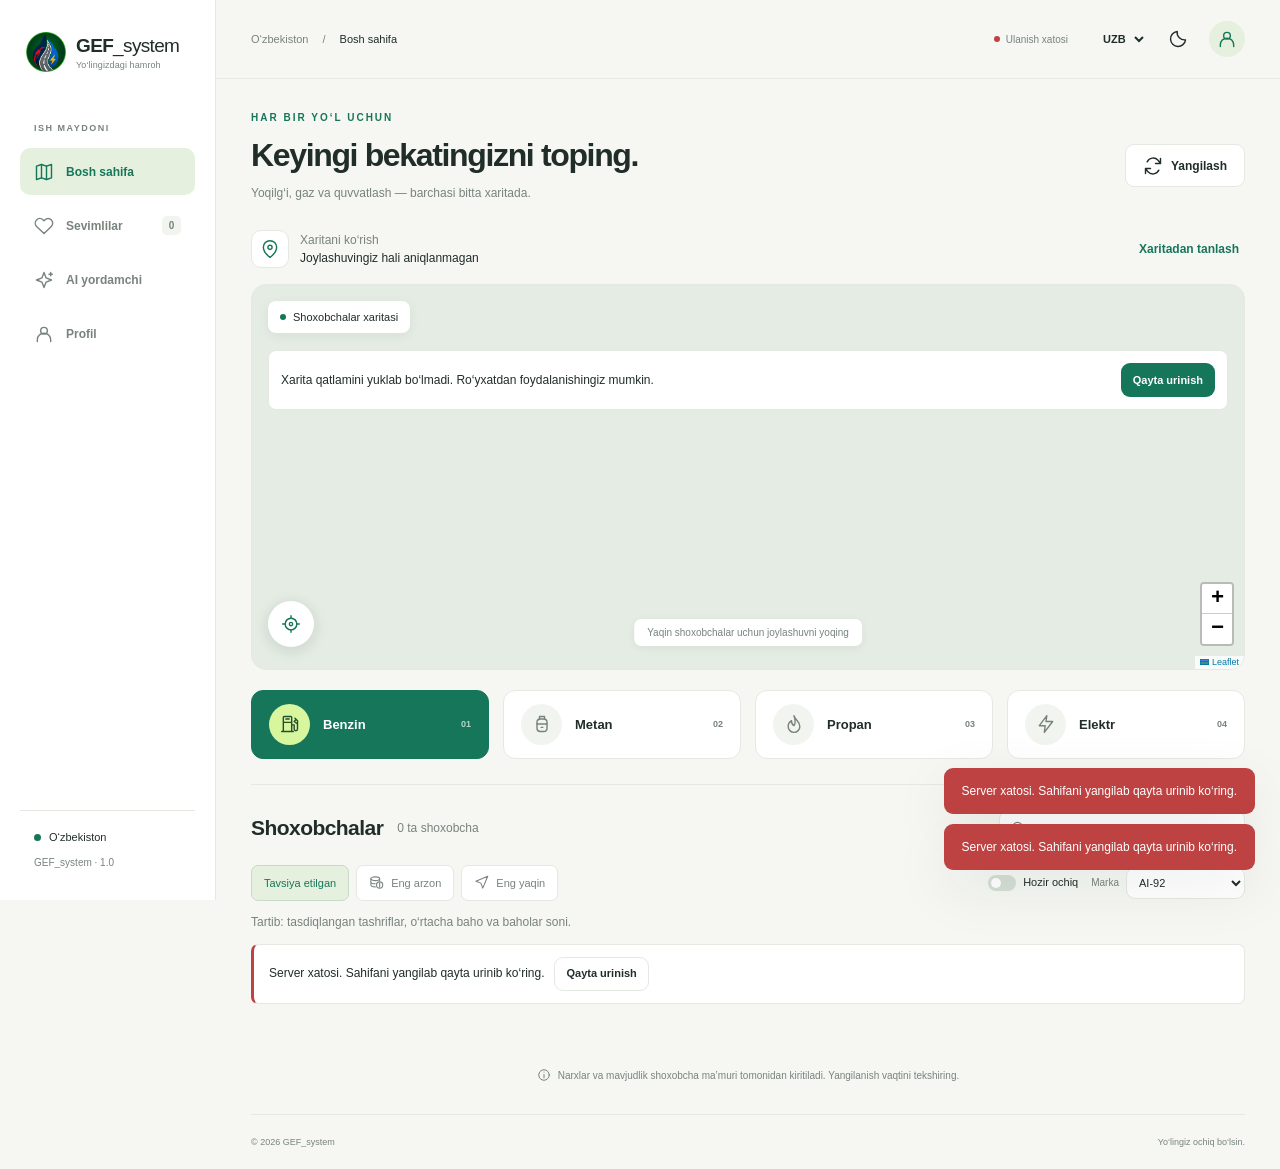
==== commit e3296351: "hello word" ====
--- a/static/index.html
+++ b/static/index.html
@@ -4,7 +4,7 @@
 <meta charset="utf-8"><meta name="viewport" content="width=device-width, initial-scale=1, viewport-fit=cover">
 <meta name="theme-color" content="#f6f7f3"><meta name="description" content="GEF_system — O‘zbekistondagi yoqilg‘i va quvvatlash shoxobchalarini toping.">
 <title>GEF_system · Find your next stop</title>
-<link rel="icon" href="/static/logo.svg" type="image/svg+xml">
+<link rel="icon" href="/static/logo.png" type="image/png">
 <link rel="stylesheet" href="/static/vendor/leaflet/leaflet.css">
 <link rel="stylesheet" href="/static/styles.css">
 <script async src="https://telegram.org/js/telegram-web-app.js"></script>
@@ -13,9 +13,9 @@
 </head>
 <body>
 <a class="skip-link" href="#main" data-i18n="skip">Asosiy qismga o‘tish</a>
-<div id="splash" class="splash" role="status"><img src="/static/logo.svg" width="60" height="60" alt=""><strong>GEF_system</strong><span class="loader"></span><span data-i18n="loading">Yuklanmoqda…</span></div>
+<div id="splash" class="splash" role="status"><img src="/static/logo.png" width="60" height="60" alt=""><strong>GEF_system</strong><span class="loader"></span><span data-i18n="loading">Yuklanmoqda…</span></div>
 <aside class="sidebar">
-<a class="brand" href="/" aria-label="GEF_system"><img src="/static/logo.svg" width="40" height="40" alt=""><span>GEF<span class="brand-light">_system</span><small data-i18n="brandTag">Yo‘lingizdagi hamroh</small></span></a>
+<a class="brand" href="/" aria-label="GEF_system"><img src="/static/logo.png" width="40" height="40" alt=""><span>GEF<span class="brand-light">_system</span><small data-i18n="brandTag">Yo‘lingizdagi hamroh</small></span></a>
 <div class="nav-caption" data-i18n="workspace">ISH MAYDONI</div>
 <nav id="navigation" class="navigation" data-aria="mainNavigation">
 <a href="/" data-page="home"><span data-icon="map"></span><span data-i18n="home">Bosh sahifa</span></a>
@@ -26,7 +26,7 @@
 <div class="sidebar-foot"><div class="country-dot"></div><span data-i18n="country">O‘zbekiston</span><small>GEF_system · 1.0</small></div>
 </aside>
 <div class="workspace">
-<header class="topbar"><div class="mobile-brand"><img src="/static/logo.svg" width="32" height="32" alt=""><b>GEF_system</b></div><div class="breadcrumb"><span data-i18n="country">O‘zbekiston</span><span>/</span><strong id="crumb" data-i18n="home">Bosh sahifa</strong></div>
+<header class="topbar"><div class="mobile-brand"><img src="/static/logo.png" width="32" height="32" alt=""><b>GEF_system</b></div><div class="breadcrumb"><span data-i18n="country">O‘zbekiston</span><span>/</span><strong id="crumb" data-i18n="home">Bosh sahifa</strong></div>
 <div class="top-actions"><span id="connection" class="connection"><i></i><span data-i18n="connecting">Ulanmoqda</span></span><label class="sr-only" for="language" data-i18n="language">Til</label><select id="language" class="language" data-aria="language"><option value="uz">UZB</option><option value="ru">RU</option><option value="en">ENG</option></select><button id="theme-toggle" class="icon-button" data-aria="toggleTheme"><span data-icon="moon"></span></button><a id="admin-link" class="button small secondary" href="/admin" hidden data-i18n="admin">Admin panel</a><button id="account-button" class="avatar-button" data-aria="profile"><span data-icon="user"></span></button></div></header>
 <main id="main" tabindex="-1">
 <div id="offline" class="notice danger" hidden data-i18n="offline">Internet aloqasi yo‘q.</div>
